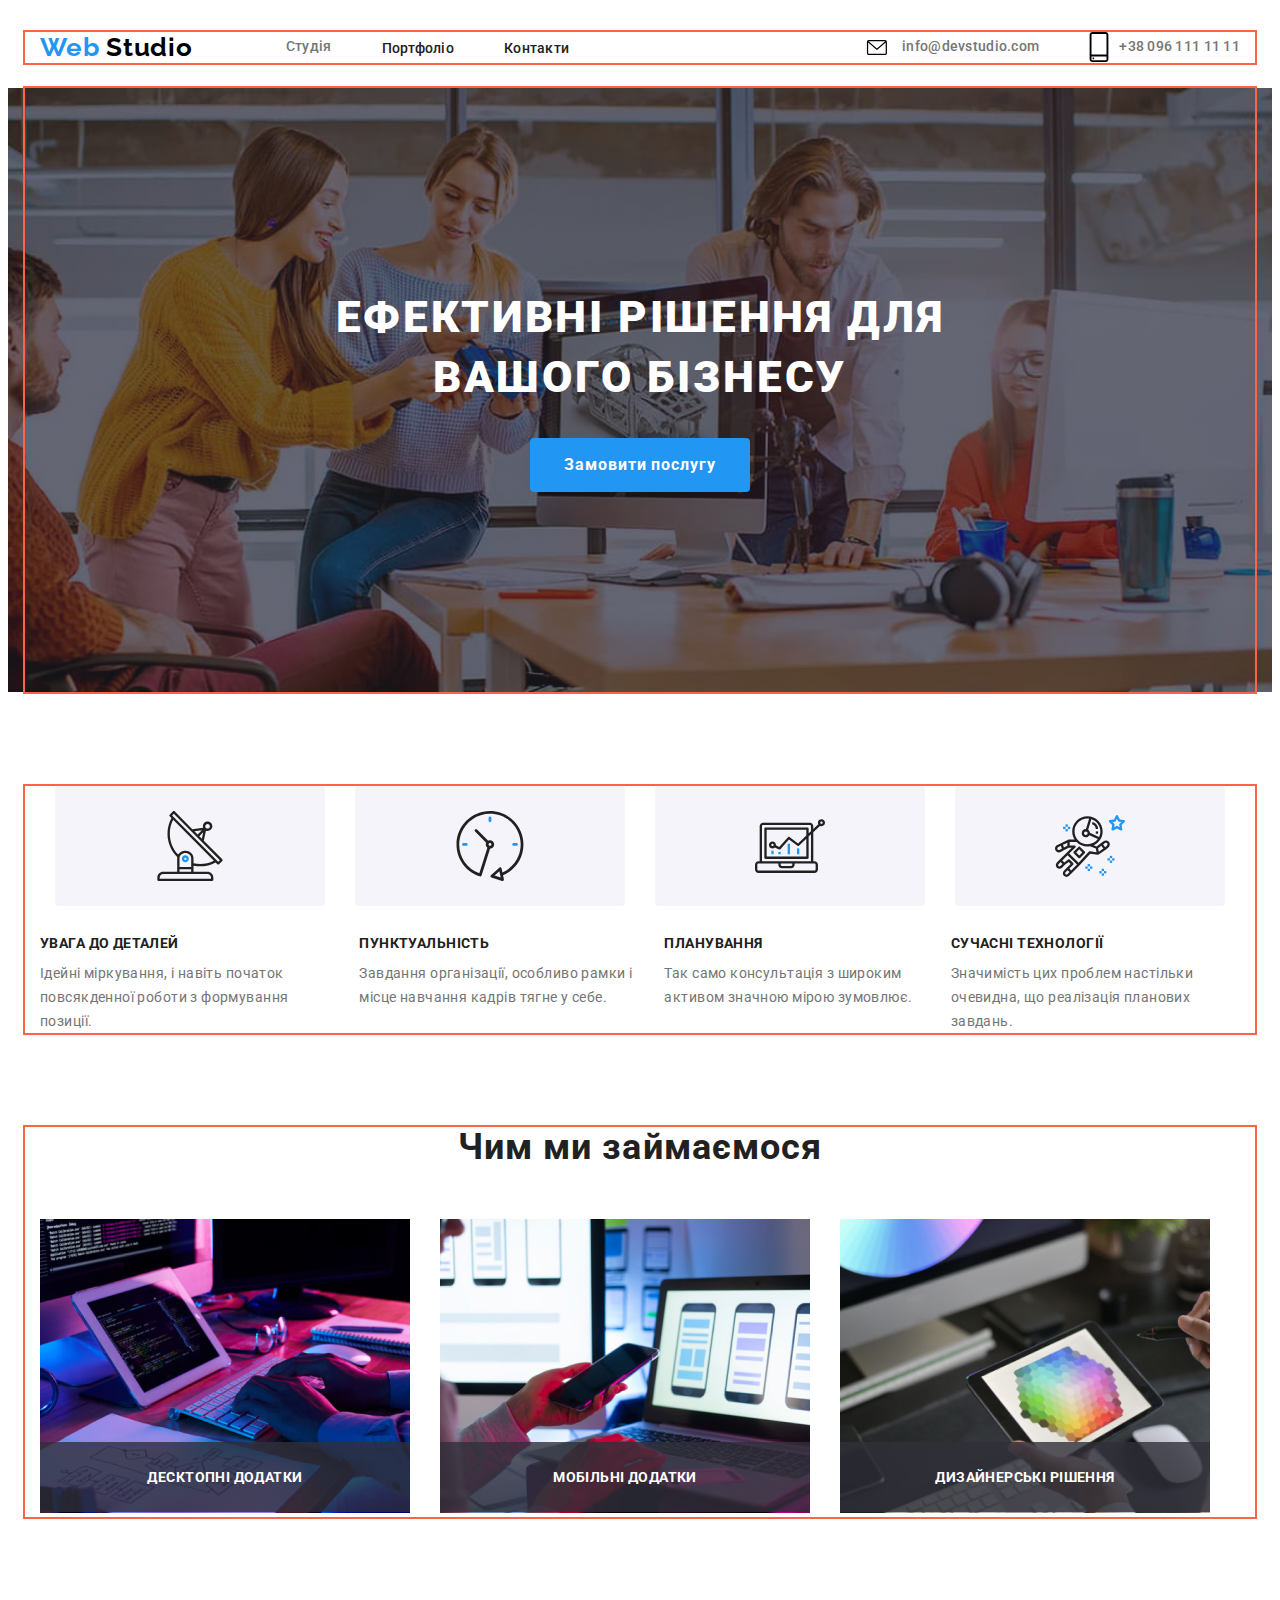
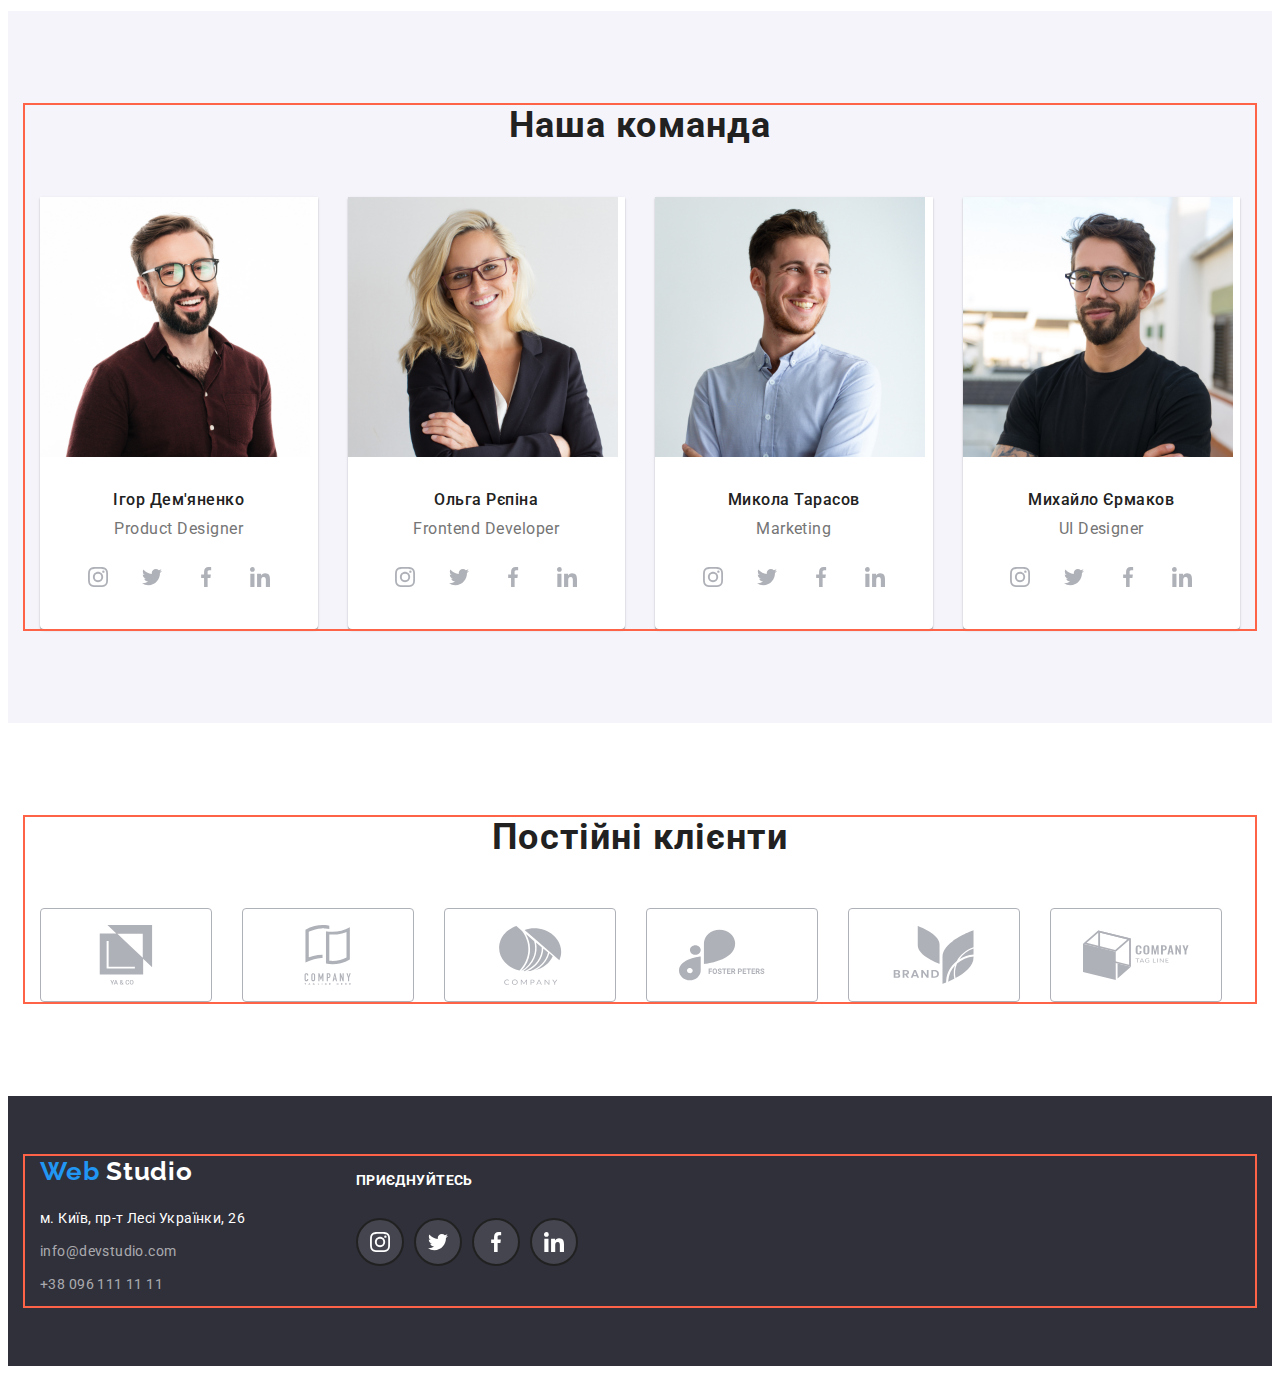
==== index.html @ 13e0279f "homeworkone" ====
<!DOCTYPE html>
<html lang="en">
<head>
    <meta charset="UTF-8">
    <meta http-equiv="X-UA-Compatible" content="IE=edge">
    <meta name="viewport" content="width=device-width, initial-scale=1.0">
    <title>homework1</title>
    <link rel="preconnect" href="https://fonts.googleapis.com">
<link rel="preconnect" href="https://fonts.gstatic.com" crossorigin>
<link rel="preconnect" href="https://fonts.googleapis.com">
<link rel="preconnect" href="https://fonts.gstatic.com" crossorigin>
<link rel="preconnect" href="https://fonts.googleapis.com">
<link rel="preconnect" href="https://fonts.gstatic.com" crossorigin>
<link href="https://fonts.googleapis.com/css2?family=Raleway:wght@700&family=Roboto:wght@400;500;700;900&display=swap" rel="stylesheet">
<link rel="stylesheet" href="https://cdnjs.cloudflare.com/ajax/libs/modern-normalize/1.1.0/modern-normalize.min.css" 
integrity="sha512-wpPYUAdjBVSE4KJnH1VR1HeZfpl1ub8YT/NKx4PuQ5NmX2tKuGu6U/JRp5y+Y8XG2tV+wKQpNHVUX03MfMFn9Q==" 
crossorigin="anonymous" referrerpolicy="no-referrer" />
<link rel="stylesheet" href="./css/styles.css">
</head>
<body>
  <header class="page-header">
    <div class="container header-container">
      <nav class="header-navigation">
          <a href="/" class="nav-links link"> Web <span class="nav-logo link"> Studio </span></a>
        <ul class="heder-list">
            <li> <a href="./index.html" class="nav-link current link">Студія</a></li>
            <li><a href="./portfolio.html"  class="nav-link-head link">Портфоліо</a></li>
            <li><a href=""  class="nav-link-head link">Контакти</a></li>
        </ul>
      </nav>       
           <ul class="heder-list">
              <li>
                  <a  href="mailto:info@devstudio.com" class="nav-link link" >
                    <svg class="komanda-sm-one"  width="30" height="15">
                      <use href="./img/symbol-defs.svg#icon-envelope"></use>
                    </svg>info@devstudio.com</a>
              </li>
              <li> <a href="tel:+380961111111" class="nav-link-tel link" >
                      <svg class="komanda-sm-one"  width="20" height="30">
                        <use href="./img/symbol-defs.svg#icon-smartphone"></use>
                      </svg> +38 096 111 11 11</a>
              </li>
            </ul>
    </div>    
</header>
  <main>
    <section class="fon-section">
      <div class="container section-one">
        <h1 class="main-titele">Ефективні рішення для вашого бізнесу </h1>
        <button type="button" class="button-osnovna" data-modal-open> Замовити послугу </button>
      </div>  
    </section>
    <section class="fon-prioritet">
      <div class="container">
        <ul class="spesok">   
            <li>
              <a class="box" href="">
                <svg class="sresok-picture" widht="70" height="70">
                  <use href="./img/symbol-defs.svg#icon-antenna"></use>
                </svg>
              </a>
            </li>
            <li>
              <a class="box" href="">
                <svg class="sresok-picture" widht="70" height="70">
                  <use href="./img/symbol-defs.svg#icon-clock"></use>
                </svg>
              </a>

            </li>
            <li >
              <a class="box" href="">
                <svg class="sresok-picture"  widht="70" height="70">
                  <use href="./img/symbol-defs.svg#icon-diagram"></use>
                </svg>
              </a>

            </li>
            <li >
              <a class="box" href="">
                <svg class="sresok-picture"  widht="70" height="70">
                  <use href="./img/symbol-defs.svg#icon-astronaut"></use>
                </svg>
              </a>
            </li>
        </ul>
        <ul class="section-two">
          <li>
            <h3  class="prioritet-clas">УВАГА ДО ДЕТАЛЕЙ</h3><p class="prioritet-info">Ідейні міркування, і навіть початок повсякденної роботи з формування позиції.</p>
          </li>
          <li> 
            <h3 class="prioritet-clas">ПУНКТУАЛЬНІСТЬ</h3><p class="prioritet-info">Завдання організації, особливо рамки і місце навчання кадрів тягне у себе.</p>
          </li>
          <li> 
            <h3 class="prioritet-clas">ПЛАНУВАННЯ</h3><p class="prioritet-info">Так само консультація з широким активом значною мірою зумовлює.</p>
          </li>
          <li> 
            <h3 class="prioritet-clas">СУЧАСНІ ТЕХНОЛОГІЇ</h3><p class="prioritet-info">Значимість цих проблем настільки очевидна, що реалізація планових завдань.</p>
          </li>
        </ul>
      </div>
    </section>
    <section class="fon-work">
      <div class="container">
        <h2 class="section-titel">Чим ми займаємося</h2>
      <ul class="srction-foto">
        <li>
          <div class="dodatok-foto">
            <img src="./img/foto1.jpg" alt="фото1" width="370">
          <div class="dodatok-blok">
            <p class="dodatok"> Десктопні додатки </p>
          </div>  
          </div>                  
        </li>
        <li>
          <div class="dodatok-foto-one">
            <img src="./img/foto2.jpg" alt="фото2"width="370">
            <div class="dodatok-blok">
              <p class="dodatok">  Мобільні додатки </p>
            </div>
          </div>
          
        </li>
        <li>
          <div class="dodatok-foto-two" >
            <img src="./img/foto3.jpg" alt="фото3"width="370">
              <div class="dodatok-blok">
                <p class="dodatok"> Дизайнерські рішення </p>
              </div>
          </div>
          
        </li>
      </ul>
      </div> 
    </section>
    <section class="fon-komanda">
      <div class="container">
        <h2 class="section-titel">Наша команда</h2>
      <ul class="section-komanda">
        <li class="img-foto border">
          <img src="./img/foto4.jpg" alt="фото4" width="270">
          <div class="komanda-text">
            <h3 class="prioritet text-one">Ігор Дем'яненко</h3>
            <p class="prioritet-text">Product Designer</p>
            <ul class="prioritet-spesoc">
              <li class="">
                <a class="prioritet-link" href="">
                  <svg class="komanda-sm"  width="20" height="20">
                    <use href="./img/symbol-defs.svg#icon-instagram"></use>
                  </svg>
                </a>
              </li>
              <li>
                <a class="prioritet-link" href="">
                  <svg class="komanda-sm"  width="20" height="20">
                    <use href="./img/symbol-defs.svg#icon-twitter"></use>
                  </svg>
                </a>
              </li>
              <li>
                <a class="prioritet-link" href="">
                  <svg class="komanda-sm"  width="20" height="20">
                    <use href="./img/symbol-defs.svg#icon-facebook"></use>
                  </svg>
                </a>
              </li>
              <li>
                <a class="prioritet-link" href="">
                  <svg class="komanda-sm"  width="20" height="20">
                    <use href="./img/symbol-defs.svg#icon-linkedin"></use>
                  </svg>
                </a>
              </li>
            </ul>
            
          </div>
        </li>
        <li class="img-foto border">
          <img src="./img/foto5.jpg" alt="фото5" width="270">
          <div class="komanda-text">
            <h3 class="prioritet text-one">Ольга Рєпіна</h3>
            <p class="prioritet-text">Frontend Developer</p>
            <ul class="prioritet-spesoc">
              <li class="">
                <a class="prioritet-link" href="">
                  <svg class="komanda-sm"  width="20" height="20">
                    <use href="./img/symbol-defs.svg#icon-instagram"></use>
                  </svg>
                </a>
              </li>
              <li>
                <a class="prioritet-link" href="">
                  <svg class="komanda-sm"  width="20" height="20">
                    <use href="./img/symbol-defs.svg#icon-twitter"></use>
                  </svg>
                </a>
              </li>
              <li>
                <a class="prioritet-link" href="">
                  <svg class="komanda-sm"  width="20" height="20">
                    <use href="./img/symbol-defs.svg#icon-facebook"></use>
                  </svg>
                </a>
              </li>
              <li>
                <a class="prioritet-link" href="">
                  <svg class="komanda-sm"  width="20" height="20">
                    <use href="./img/symbol-defs.svg#icon-linkedin"></use>
                  </svg>
                </a>
              </li>
            </ul>
          </div>
        </li>
        <li class="img-foto border">
          <img src="./img/foto6.jpg" alt="фото6" width="270">
          <div class="komanda-text">
            <h3 class="prioritet text-one">Микола Тарасов</h3>
            <p class="prioritet-text">Marketing</p>
            <ul class="prioritet-spesoc">
              <li class="">
                <a class="prioritet-link" href="">
                  <svg class="komanda-sm"  width="20" height="20">
                    <use href="./img/symbol-defs.svg#icon-instagram"></use>
                  </svg>
                </a>
              </li>
              <li>
                <a class="prioritet-link" href="">
                  <svg class="komanda-sm"  width="20" height="20">
                    <use href="./img/symbol-defs.svg#icon-twitter"></use>
                  </svg>
                </a>
              </li>
              <li>
                <a class="prioritet-link" href="">
                  <svg class="komanda-sm"  width="20" height="20">
                    <use href="./img/symbol-defs.svg#icon-facebook"></use>
                  </svg>
                </a>
              </li>
              <li>
                <a class="prioritet-link" href="">
                  <svg class="komanda-sm"  width="20" height="20">
                    <use href="./img/symbol-defs.svg#icon-linkedin"></use>
                  </svg>
                </a>
              </li>
            </ul>
          </div>
        </li>
        <li class="img-foto border">
          <img src="./img/foto7.jpg" alt="фото7" width="270">
          <div class="komanda-text">
            <h3 class="prioritet text-one">Михайло Єрмаков</h3>
            <p class="prioritet-text">UI Designer</p>
            <ul class="prioritet-spesoc">
              <li class="">
                <a class="prioritet-link" href="">
                  <svg class="komanda-sm"  width="20" height="20">
                    <use href="./img/symbol-defs.svg#icon-instagram"></use>
                  </svg>
                </a>
              </li>
              <li>
                <a class="prioritet-link" href="">
                  <svg class="komanda-sm"  width="20" height="20">
                    <use href="./img/symbol-defs.svg#icon-twitter"></use>
                  </svg>
                </a>
              </li>
              <li>
                <a class="prioritet-link" href="">
                  <svg class="komanda-sm"  width="20" height="20">
                    <use href="./img/symbol-defs.svg#icon-facebook"></use>
                  </svg>
                </a>
              </li>
              <li>
                <a class="prioritet-link" href="">
                  <svg class="komanda-sm"  width="20" height="20">
                    <use href="./img/symbol-defs.svg#icon-linkedin"></use>
                  </svg>
                </a>
              </li>
            </ul>
          </div> 
        </li>
      </ul>
      </div> 
    </section>
    <section class="client">
      <div class="container">
        <h2 class="section-titel-one">Постійні клієнти</h2>
        <ul class="client-spesoc">
          <li>
            <a class="box-one" href="">
              <svg class="company"  width="106" height="60">
                <use href="./img/symbol-defs.svg#icon-Union"></use>
              </svg>
            </a>
          </li>
          <li>
            <a class="box-one" href="">
              <svg class="komanda-sm"  width="106" height="60">
                <use href="./img/symbol-defs.svg#icon-group"></use>
              </svg>
            </a>
          </li>
          <li>
            <a class="box-one" href="">
              <svg class="komanda-sm" width="106" height="60">
                <use href="./img/symbol-defs.svg#icon-two"></use>
              </svg>
            </a>
          </li>
          <li>
            <a class="box-one" href="">
              <svg class="komanda-sm"  width="106" height="60">
                <use href="./img/symbol-defs.svg#icon-one"></use>
              </svg>
            </a>
          </li>
          <li>
            <a class="box-one" href="">
              <svg class="komanda-sm" width="106" height="60">
                <use href="./img/symbol-defs.svg#icon-three"></use>
              </svg>
            </a>
          </li>
          <li>
            <a class="box-one" href="">
              <svg class="komanda-sm"  width="106" height="60">
                <use href="./img/symbol-defs.svg#icon-compane"></use>
              </svg>
            </a>
          </li>
          
        </ul>
      </div> 
    </section>
  </main>
  <footer class="fon-contack">
    <div class="container footer-socmeregi">
      <div class="one">
        <div class="logo-bottom">
            <a href="/" class="nav-links link">Web <span class="logo-white link">Studio </span></a>
        </div>
        <address>
          <ul>
            <li class="address-contacts"><a href="" class="logo link">м. Київ, пр-т Лесі Українки, 26</a></li>
            <li class="address-contacts"><a href="" class="contack link">info@devstudio.com</a></li>
            <li class="address-contacts"><a href="" class="contack link">+38 096 111 11 11</a></li>
          </ul>
        </address>
      </div>
      <div class="blok-socmeregi">
          <h3 class="socmeregi">приєднуйтесь</h3>
          <ul class="prioritet-spesoc-one">
            <li class="">
              <a class="prioritet-link-one" href="">
                <svg class="komanda-sm" width="20" height="20">
                  <use href="./img/symbol-defs.svg#icon-instagram"></use>
                </svg>
              </a>
            </li>
            <li>
              <a class="prioritet-link-one" href="">
                <svg class="komanda-sm"  width="20" height="20">
                  <use href="./img/symbol-defs.svg#icon-twitter"></use>
                </svg>
              </a>
            </li>
            <li>
              <a class="prioritet-link-one" href="">
                <svg class="komanda-sm"  width="20" height="20">
                  <use href="./img/symbol-defs.svg#icon-facebook"></use>
                </svg>
              </a>
            </li>
            <li>
              <a class="prioritet-link-one" href="">
                <svg class="komanda-sm"  width="20" height="20">
                  <use href="./img/symbol-defs.svg#icon-linkedin"></use>
                </svg>
              </a>
            </li>
          </ul>
        </div>   
      </div>
    </div>     
  </footer>
      <div class="backdrop is-hidden" data-modal>
        <div class="modal"> 
          <button type="button" class="btn" data-modal-close>
            <svg class="clouse-icon" width="11" height="11">
              <use href="./img/symbol-defs.svg#icon-Vector"></use> 
            </svg> </button>
        </div>
      </div>
  <script src="./js/modal.js"></script>
</body>
</html>
---- css/styles.css ----
:root {--title-text-color: #212121;
    --text-color: #757575;
    --acsent-color:#2196F3;
    --fon-prioritet-color: #F5F5F5; 
    --fon-komanda-color: #F5F4FA; 
    --fon-contact-color: #2F303A;   
}

body {
    font-family: "Roboto", sans-serif; 
    font-size: normal;

}

.link {
    text-decoration: none;

}
.nav-logo {color: #000000;
    font-family: 'Raleway';
font-style: normal;
font-weight: 700;
font-size: 26px;
line-height: 1.19;
letter-spacing: 0.03em;
}

ul {
    padding: 0px;
    margin: 0px;
    list-style: none;
}

.section-two {
    display: inline;
    display: flex;
    gap: 30px;   
}

.logo, a.contack {
    font-style: normal;
}
h1, h2, h3, p {
        margin-top: 0px;
        margin-bottom: 0px;   
}


.container {
    width: 1200px;
    padding-left: 15px;
    padding-right: 15px;
    margin: 0 auto;
outline: 2px solid tomato ;
}
.section {
    padding-top: 94px;
    padding-bottom: 94px;
}

.heder-list {
    display: flex;
     gap: 50px;
    align-items: center;
    margin-left: auto;  
    }

.header-navigation {
    display: flex;
    align-items: center;
    
}
.header-container {
    display: flex;
    align-items: center;

    }

.page-header {
    background-color:#FFFFFF;
    padding-top: 24px;
    padding-bottom: 25px;

    }

.nav-links {
    color: var(--acsent-color);
    font-family: 'Raleway';
font-style: normal;
font-weight: 700;
font-size: 26px;
line-height: 1.19;
letter-spacing: 0.03em;
margin-right: 93px;

}
.nav-link { 
    color:var(--text-color);
    font-weight: 500;
font-size: 14px;
line-height: 1.14;
letter-spacing: 0.02em;
display: flex;
align-items:center;
transition-property: background-color;
transition-duration: 250ms;
transition-timing-function: cubic-bezier(0.4, 0, 0.2, 1);
}
.komanda-sm-one {
    padding-right: 10px;
    color: var(--text-color);
}

.nav-link:hover, .nav-link:focus, .komanda-sm-one:hover, 
.komanda-sm-one:focus {
    color: var(--acsent-color);
}
.nav-link .current { 
    color: #000000;
}

.nav-link-head {
    color: var(--title-text-color);
    font-weight: 500;
font-size: 14px;
line-height: 1.14;
letter-spacing: 0.02em;
transition-property: background-color;
transition-duration: 250ms;
transition-timing-function: cubic-bezier(0.4, 0, 0.2, 1);
}

.nav-link-head:hover,.nav-link-head:focus
 {color:#2196F3;}

.nav-link-tel {
    color: var(--text-color);
    font-weight: 500;
font-size: 14px;
line-height: 1.14;
letter-spacing: 0.02em;
display: flex;
align-items:center;
transition-property: background-color;
transition-duration: 250ms;
transition-timing-function: cubic-bezier(0.4, 0, 0.2, 1);
}
.nav-link-tel:hover,  .nav-link-tel:focus {
    color: var(--acsent-color);
}

.logo-white { 
    font-family: 'Raleway';
font-weight: 700;
font-size: 26px;
line-height: 1.19;
letter-spacing: 0.03em;
color: #FFFFFF ;
}
.logo-bottom {
    margin-bottom: 20px;
}

.fon-prioritet {
    padding-top: 94px;
    padding-bottom: 94px;
}

h3.prioritet {
    color: var(--title-text-color);
   font-weight: 500;
font-size: 16px;
line-height: 1.18;
text-align: center;
letter-spacing: 0.03em;
  }

.prioritet-clas {
    color: var(--title-text-color);
    font-weight: 700;
font-size: 14px;
line-height: 1.14;
letter-spacing: 0.03em;
text-transform: uppercase;
padding-bottom: 10px;
}
.prioritet-info {
    color: var(--text-color);
   font-weight: 400;
font-size: 14px;
line-height: 1.71;
letter-spacing: 0.03em;
}  


.prioritet-text {
    color: var(--text-color);
font-weight: 400;
font-size: 16px;
line-height: 1.18;
text-align: center;
letter-spacing: 0.03em;

  }
.section-titel {
    color: var(--title-text-color);
 font-weight: 700;
font-size: 36px;
line-height: 1.16;
text-align: center;
letter-spacing: 0.03em;
margin-bottom: 50px;
}

.fon-section {
    background-color: #2F303A;
    background-image:linear-gradient(rgba(47, 48, 58, 0.4),
     rgba(47, 48, 58, 0.4)), url(../img/foto19.jpg);
    background-position: center;
    background-size: cover;   
}

.section-one {
    padding-top: 200px;
    padding-bottom: 200px;
}

.main-titele {   
font-weight: 900;
font-size: 44px;
line-height: 1.36;
text-align: center;
letter-spacing: 0.06em;
text-transform: uppercase;
color: #FFFFFF;
margin-bottom: 30px;
width: 696px;
margin: 0px auto;
margin-bottom: 30px;
}

.fon-work {
    padding-top: 0px;
    padding-bottom: 94px;
}

 .fon-komanda { 
    background-color: var(--fon-komanda-color) ;
    padding-top: 94px; 
    padding-bottom: 94px;
  }
  
  .fon-contack {
    background-color: var(--fon-contact-color);
    padding-top: 60px;
    padding-bottom: 60px;
  }

.contack {
font-family: 'Roboto';
 font-size: 14px;
line-height: 1.71;
letter-spacing: 0.03em;
color: rgba(255, 255, 255, 0.6);
transition-property: background-color;
transition-duration: 250ms;
transition-timing-function: cubic-bezier(0.4, 0, 0.2, 1);

}
.contack:hover, .contack:focus  {
    color: var(--acsent-color);
}

.logo {
    font-size: 14px;
line-height: 1.71;
letter-spacing: 0.03em;
color: #FFFFFF;
}

.button-osnovna {
   background-color: var(--acsent-color);
   font-family: 'Roboto';
font-weight: 700;
font-size: 16px;
line-height: 1.88;
display: flex;
align-items: center;
text-align: center;
letter-spacing: 0.06em;
color: #FFFFFF;  
cursor: pointer;
border-radius: 4px;
margin:0 auto;
min-width: 216px;
padding: 10px 32px;
border: 2px solid transparent;
transition-property: background-color;
transition-duration: 250ms;
transition-timing-function: cubic-bezier(0.4, 0, 0.2, 1);
} 

.button {
    color: var(--title-text-color);
    background-color: var(--fon-komanda-color);
    font-family: 'Roboto';
font-weight: 500;
font-size: 16px;
line-height: 1.62;
text-align: center;
letter-spacing: 0.03em;
cursor: pointer;
border-radius: 4px;
min-width: 125px;
padding: 6px 22px;
border: 2px solid transparent;
display: inline-flex;
align-items: center;
justify-content: center;
transition-property: background-color;
transition-duration: 1000ms;
transition-timing-function: cubic-bezier(0.4, 0, 0.2, 1);
}

.button-all {
        background-color: var(--acsent-color);
        font-family: 'Roboto';
        font-weight: 500;
        font-size: 16px;
        line-height: 1.62;      
        text-align: center;
        letter-spacing: 0.03em;  
        color: #FFFFFF;
        cursor: pointer;
        border-radius: 4px;
        min-width: 73px;
        padding: 6px 25px;
        border: 2px solid var(--acsent-color);
        display: inline-flex;
        align-items: center;
        justify-content: center;
        transition-property: background-color;
        transition-duration: 250ms;
        transition-timing-function: cubic-bezier(0.4, 0, 0.2, 1);
}

.prioritet-titel {
    color: var(--title-text-color);
   font-weight: 700;
font-size: 18px;
line-height: 2;
letter-spacing: 0.06em;
}
.prioritet-texts {
    font-weight: 400;
font-size: 16px;
line-height: 1.88;
letter-spacing: 0.03em;
color:var(--text-color);
}
.srction-foto {
    display: flex;
    gap: 30px;
}

.section-komanda {
    display: flex;
    gap: 30px;
}

.img-foto {
    width: calc((100% - 90px) /4);
}
.container-foto {
    display: flex;
    flex-wrap: wrap;
    gap: 30px;
}
.foto-stop {
    width: calc((100% - 60px) /3);
    
}
.container-button {
    display: flex;
    gap: 8px;
    justify-content: center;
    margin-bottom: 50px;
}
.komanda-text {
    padding-top: 30px;
    padding-bottom: 30px;    
}
.text-one {
    margin-bottom: 10px;
}
.menu {
    padding-top: 20px;
    padding-bottom: 20px;
    padding-right: 24px;
    padding-left: 24px; 
}
    
.address-contacts {
    display: flex;
    margin-bottom: 9px;
    width: 231px;
}
.box:nth-child(1), .box:nth-child(2), 
.box:nth-child(3), .box:nth-child(4) {
    display: flex;
    width: 270px;
    height: 120px;
    background: #F5F4FA;
    border-radius: 4px;
    margin-bottom: 30px;
    align-items: center;
    justify-content: center;   
}
.spesok {
    display: flex;
    align-items: center;
    justify-content: center;
    gap: 30px;
}

.sresok-picture {
    fill: #AFB1B8;
}
.prioritet-spesoc {
    display: flex;
    align-items: center;
    margin-top: 16px;
    justify-content:center;
    gap: 10px;
}

.prioritet-spesoc-one {
    display: flex;
    align-items: center;
    margin-top: 0px;
    justify-content:center;
    gap: 10px;
}
.prioritet-link {
    width: 44px;
    height: 44px;
    border-radius: 50%;
    background-color: transparent;
    display: flex;
    align-items: center;
    justify-content: center;
    color: #AFB1B8;
    transition-property: background-color;
    transition-duration: 250ms;
    transition-timing-function: cubic-bezier(0.4, 0, 0.2, 1);   
   }

.komanda-sm {
  fill: currentColor;
}
.prioritet-link:hover, 
.prioritet-link:focus {
background-color: var(--acsent-color);
color: #FFFFFF;
}

.client {
    padding-top: 94px;
    padding-bottom: 94px;
}
.socmeregi {
font-family: 'Roboto';
font-style: normal;
font-weight: 700;
font-size: 14px;
line-height: 16px;
letter-spacing: 0.03em;
text-transform: uppercase;
color: #FFFFFF;
}
.blok-socmeregi {
    display: flex;
    width: 206px;
    margin-top: 16px;
    gap: 10px;
    flex-direction: column;
}
.socmeregi-one {
    display: flex;
}
.box-one {
    display: flex;
    width: 170px;
    height: 92px;
    border: 1px solid #AFB1B8;
    align-items: center;
    justify-content: center;
    border-radius: 4px;
    color: #AFB1B8;
    transition-property: background-color;
    transition-duration: 250ms;
    transition-timing-function: cubic-bezier(0.4, 0, 0.2, 1);            
}
.company {
    fill: currentColor;
}
.box-one:hover, .company:hover,
.box-one:focus, .company:hover {
    border: 1px solid var(--acsent-color);
    color: var(--acsent-color);
}

.client-spesoc {
    display: flex;
    gap: 30px;
}
.section-titel-one {
font-family: 'Roboto';
font-weight: 700;
font-size: 36px;
line-height: 1.16;
text-align: center;
letter-spacing: 0.03em;
color: #212121;
margin-bottom: 50px;
}

.border {
background: #FFFFFF;
box-shadow: 0px 1px 3px rgba(0, 0, 0, 0.12), 
0px 1px 1px rgba(0, 0, 0, 0.14), 
0px 2px 1px rgba(0, 0, 0, 0.2);
border-radius: 0px 0px 4px 4px;
}
.border-one {
    box-sizing: border-box;
    font-style: normal;
background: #FFFFFF;
border: 1px solid #EEEEEE;
transition-property: background-color;
transition-duration: 250ms;
transition-timing-function: cubic-bezier(0.4, 0, 0.2, 1);
}

.border-one:hover, .border-one:focus {
box-shadow: 0px 1px 1px rgba(0, 0, 0, 0.12), 
0px 4px 4px rgba(0, 0, 0, 0.06), 
1px 4px 6px rgba(0, 0, 0, 0.16);
}

.footer-socmeregi {
    display: flex;
    gap: 70px;
  }

.button-all:hover, .button-all:focus {
    background: #2196F3;
    box-shadow: 0px 3px 1px rgba(0, 0, 0, 0.1),
     0px 1px 2px rgba(0, 0, 0, 0.08),
      0px 2px 2px rgba(0, 0, 0, 0.12);
}
.button:hover,.button:focus {
    background: var(--acsent-color);
    box-shadow: 0px 3px 1px rgba(0, 0, 0, 0.1),
     0px 1px 2px rgba(0, 0, 0, 0.08),
      0px 2px 2px rgba(0, 0, 0, 0.12);
}

.one, .blok-socmeregi {
        align-items: baseline;
}
             
.socmeregi {
    margin-bottom: 20px;
}

.button {
    fill: currentColor;
    transition-property: background-color;
    transition-duration: 250ms;
    transition-timing-function: cubic-bezier(0.4, 0, 0.2, 1);
  }
  .button:hover, 
  .button:focus {
  background-color: var(--acsent-color);
  color: #FFFFFF;
  }


  .prioritet-link-one {
    width: 44px;
    height: 44px;
    border-radius: 50%;
    background: rgba(255, 255, 255, 0.1);
    border: 2px solid var(--title-text-color);
    display: flex;
    align-items: center;
    justify-content: center;
    color: #FFFFFF;
    transition-property: background-color;
    transition-duration: 250ms;
    transition-timing-function: cubic-bezier(0.4, 0, 0.2, 1);
   }

.komanda-sm {
  fill: currentColor;
}
.prioritet-link-one:hover, 
.prioritet-link-one:focus {
background-color: var(--acsent-color);
color: #FFFFFF;
}
.window {
    position: relative;
    overflow: hidden;
}

.window-text {
position: absolute;
top: 0;
left: 0;
font-family: 'Roboto';
font-style: normal;
font-weight: 400;
font-size: 18px;
line-height: 1.56;
letter-spacing: 0.03em;
color: #FFFFFF;
background-color: rgba(33, 150, 243, 0.9);
padding: 40px;
height: 100%;
transform: translateY(100%) ;
transition: transform 300ms linear;
overflow: auto;  
}
.border-one:hover .window-text {
    transform: translateY(0);
}
.dodatok {
font-family: 'Roboto';
font-style: normal;
font-weight: 700;
font-size: 14px;
line-height: 16px;
text-align: center;
letter-spacing: 0.03em;
text-transform: uppercase;
color: #FFFFFF;
padding-top: 27px;
padding-bottom: 27px;
}
.dodatok-foto {
    position: relative;
}

.dodatok-blok {
position: absolute;
bottom: 5px;
right: 0px;
width: 370px;
height: 70px;
background: rgba(47, 48, 58, 0.8);
}
.dodatok-foto-one {
    position: relative;
}
.dodatok-foto-two {
    position: relative;
}

.backdrop {
    position: fixed;
    top: 0;
    width: 100%;
    height: 1024px;
    background-color: rgba(0, 0, 0, 0.2);
    transition: opacity 400ms linear, visibility 400ms linear;

}
.modal {
    width: 500px;
    min-height: 500px;
    background-color: #FFFFFF;
    position: absolute;
    top: 50%;
    left: 50%;
    transform: translate(-50%, -50%) scaleX(1);
    transition: transform 400ms;
}

.backdrop.is-hidden .modal {
    transform: translate(-50%, -50%) scaleX(0);
} 
.btn {
    width: 30px;
    height: 30px;
    background: #FFFFFF;
    border: 1px solid rgba(0, 0, 0, 0.1);
    background-color: transparent;
    border-radius: 50%;
    position: absolute;
    top: 10px;
    right: 10px;
    display: flex;
    align-items: center;
    justify-content: center;
    padding: 0px;
    cursor: pointer;
}
.is-hidden {
    opacity: 0;
    visibility: hidden;
    pointer-events: none;
}
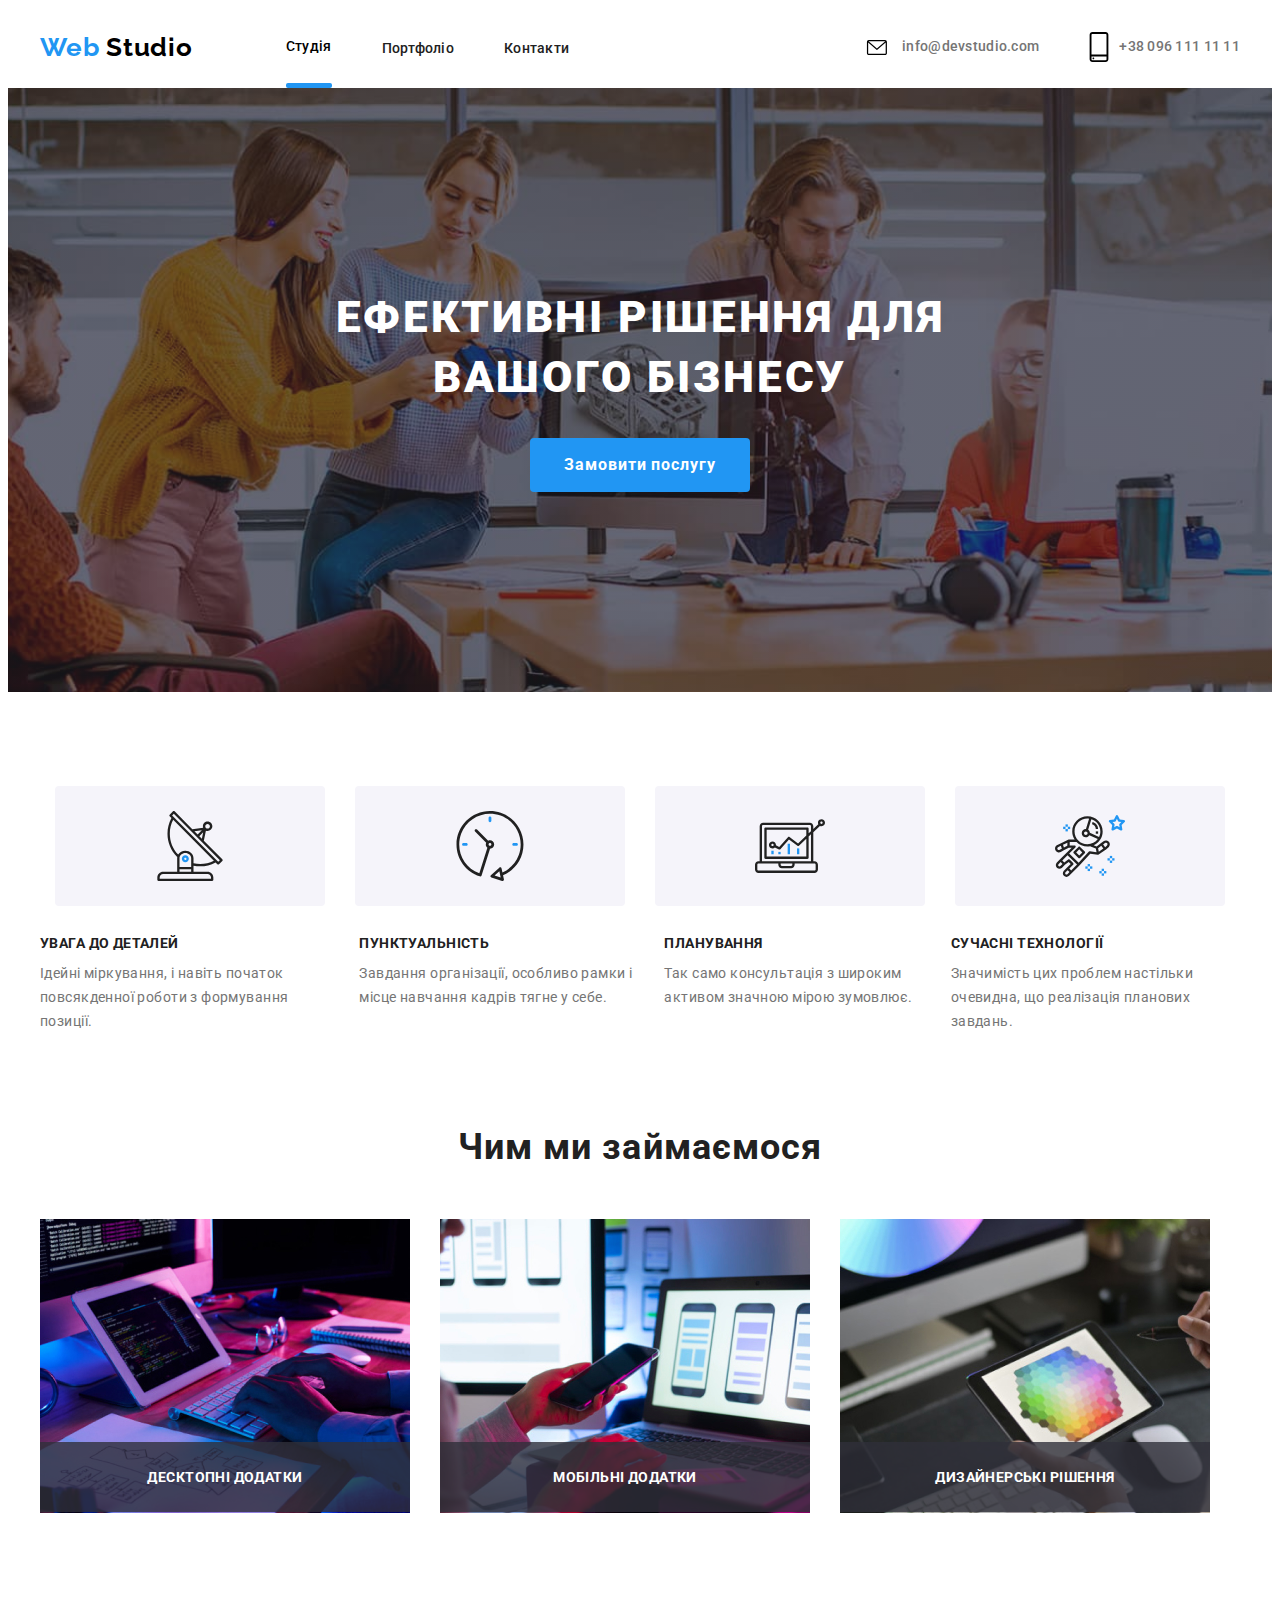
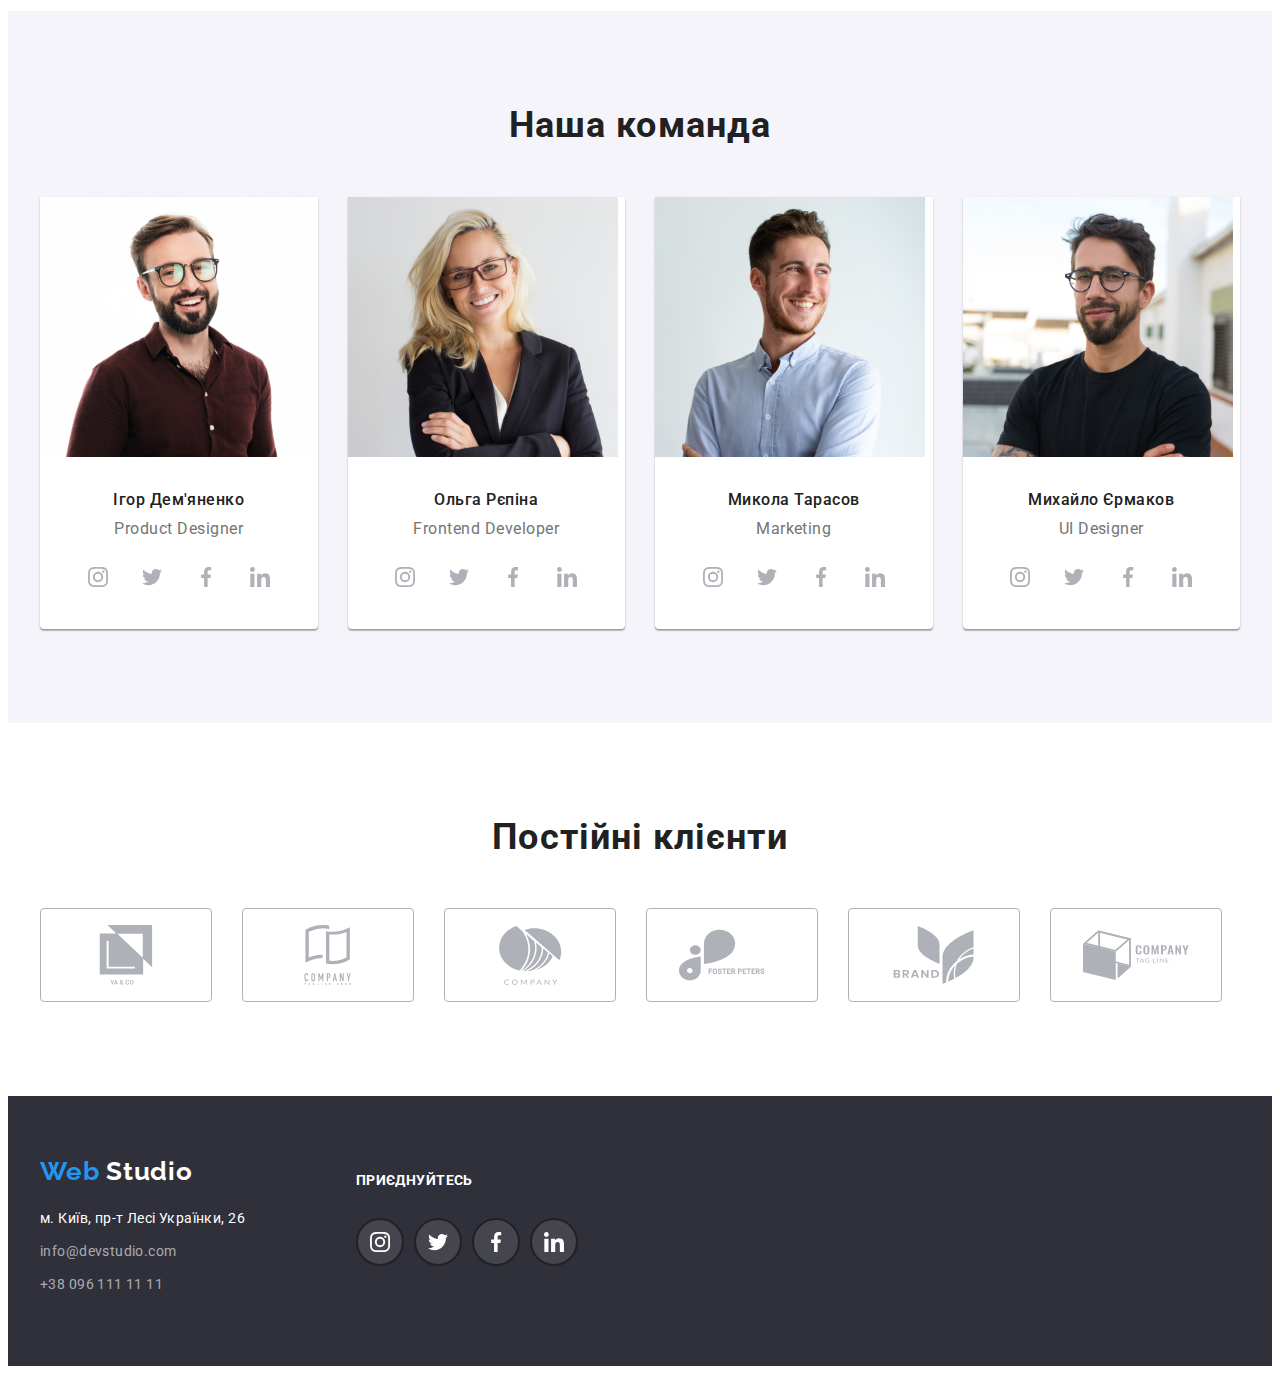
==== commit 75a9f416: "hwtwo" ====
--- a/index.html
+++ b/index.html
@@ -30,13 +30,13 @@
       </nav>       
            <ul class="heder-list">
               <li>
-                  <a  href="mailto:info@devstudio.com" class="nav-link link" >
-                    <svg class="komanda-sm-one"  width="30" height="15">
+                  <a  href="mailto:info@devstudio.com" class="nav-link link icon" >
+                    <svg class="komanda-sm-one" width="30" height="15">
                       <use href="./img/symbol-defs.svg#icon-envelope"></use>
                     </svg>info@devstudio.com</a>
               </li>
               <li> <a href="tel:+380961111111" class="nav-link-tel link" >
-                      <svg class="komanda-sm-one"  width="20" height="30">
+                      <svg class="komanda-sm-one" width="20" height="30">
                         <use href="./img/symbol-defs.svg#icon-smartphone"></use>
                       </svg> +38 096 111 11 11</a>
               </li>
--- a/css/styles.css
+++ b/css/styles.css
@@ -51,7 +51,6 @@
     padding-left: 15px;
     padding-right: 15px;
     margin: 0 auto;
-outline: 2px solid tomato ;
 }
 .section {
     padding-top: 94px;
@@ -68,19 +67,30 @@
 .header-navigation {
     display: flex;
     align-items: center;
-    
-}
+  }
 .header-container {
     display: flex;
     align-items: center;
-
     }
+
+    .header-container-one {
+        display: flex;
+        align-items: center;}
+
+.header-container-one::after {
+    content: " ";
+    position: absolute;
+    width: 100%;
+    height: 0px;
+    left: 0px;
+    top: 80px;
+    border: 1px solid #ECECEC;
+}
 
 .page-header {
     background-color:#FFFFFF;
     padding-top: 24px;
     padding-bottom: 25px;
-
     }
 
 .nav-links {
@@ -95,26 +105,55 @@
 
 }
 .nav-link { 
-    color:var(--text-color);
+    color:black;
     font-weight: 500;
 font-size: 14px;
 line-height: 1.14;
 letter-spacing: 0.02em;
 display: flex;
 align-items:center;
-transition-property: background-color;
-transition-duration: 250ms;
-transition-timing-function: cubic-bezier(0.4, 0, 0.2, 1);
-}
-.komanda-sm-one {
+transition: color 250ms cubic-bezier(0.4, 0, 0.2, 1);
+}
+
+.current {
+    color:black;
+    font-weight: 500;
+font-size: 14px;
+line-height: 1.14;
+letter-spacing: 0.02em;
+display: block;
+position: relative;
+}
+.current::after {
+    content: " ";
+    display: block;
+    position: absolute;
+    left: 0;
+    bottom: -33px;
+    width: 100%;
+    height: 5px;
+    background-color: #2196F3;
+    border-radius: 2px;
+  }
+
+.icon {
+    color: var(--text-color);
+}
+
+.icon:hover {
+    color: var(--acsent-color);
+}
+  .komanda-sm-one {
     padding-right: 10px;
     color: var(--text-color);
 }
 
-.nav-link:hover, .nav-link:focus, .komanda-sm-one:hover, 
+.nav-link:hover, .nav-link:focus, 
+.komanda-sm-one:hover, 
 .komanda-sm-one:focus {
     color: var(--acsent-color);
 }
+
 .nav-link .current { 
     color: #000000;
 }
@@ -125,9 +164,7 @@
 font-size: 14px;
 line-height: 1.14;
 letter-spacing: 0.02em;
-transition-property: background-color;
-transition-duration: 250ms;
-transition-timing-function: cubic-bezier(0.4, 0, 0.2, 1);
+transition: color 250ms cubic-bezier(0.4, 0, 0.2, 1);
 }
 
 .nav-link-head:hover,.nav-link-head:focus
@@ -141,9 +178,7 @@
 letter-spacing: 0.02em;
 display: flex;
 align-items:center;
-transition-property: background-color;
-transition-duration: 250ms;
-transition-timing-function: cubic-bezier(0.4, 0, 0.2, 1);
+transition: color 250ms cubic-bezier(0.4, 0, 0.2, 1);
 }
 .nav-link-tel:hover,  .nav-link-tel:focus {
     color: var(--acsent-color);
@@ -262,11 +297,9 @@
 line-height: 1.71;
 letter-spacing: 0.03em;
 color: rgba(255, 255, 255, 0.6);
-transition-property: background-color;
-transition-duration: 250ms;
-transition-timing-function: cubic-bezier(0.4, 0, 0.2, 1);
-
-}
+transition: color 250ms cubic-bezier(0.4, 0, 0.2, 1);
+}
+
 .contack:hover, .contack:focus  {
     color: var(--acsent-color);
 }
@@ -295,15 +328,14 @@
 min-width: 216px;
 padding: 10px 32px;
 border: 2px solid transparent;
-transition-property: background-color;
-transition-duration: 250ms;
-transition-timing-function: cubic-bezier(0.4, 0, 0.2, 1);
+transition: background-color 250ms cubic-bezier(0.4, 0, 0.2, 1),
+color 250ms cubic-bezier(0.4, 0, 0.2, 1);
 } 
 
 .button {
-    color: var(--title-text-color);
-    background-color: var(--fon-komanda-color);
-    font-family: 'Roboto';
+color: var(--title-text-color);
+background-color: var(--fon-komanda-color);
+font-family: 'Roboto';
 font-weight: 500;
 font-size: 16px;
 line-height: 1.62;
@@ -317,9 +349,6 @@
 display: inline-flex;
 align-items: center;
 justify-content: center;
-transition-property: background-color;
-transition-duration: 1000ms;
-transition-timing-function: cubic-bezier(0.4, 0, 0.2, 1);
 }
 
 .button-all {
@@ -339,9 +368,8 @@
         display: inline-flex;
         align-items: center;
         justify-content: center;
-        transition-property: background-color;
-        transition-duration: 250ms;
-        transition-timing-function: cubic-bezier(0.4, 0, 0.2, 1);
+        transition: background-color 2500ms cubic-bezier(0.4, 0, 0.2, 1), 
+        color 2500ms cubic-bezier(0.4, 0, 0.2, 1);
 }
 
 .prioritet-titel {
@@ -385,6 +413,7 @@
     gap: 8px;
     justify-content: center;
     margin-bottom: 50px;
+    
 }
 .komanda-text {
     padding-top: 30px;
@@ -450,9 +479,8 @@
     align-items: center;
     justify-content: center;
     color: #AFB1B8;
-    transition-property: background-color;
-    transition-duration: 250ms;
-    transition-timing-function: cubic-bezier(0.4, 0, 0.2, 1);   
+    transition: background-color 250ms cubic-bezier(0.4, 0, 0.2, 1),
+    color 250ms cubic-bezier(0.4, 0, 0.2, 1);   
    }
 
 .komanda-sm {
@@ -497,9 +525,8 @@
     justify-content: center;
     border-radius: 4px;
     color: #AFB1B8;
-    transition-property: background-color;
-    transition-duration: 250ms;
-    transition-timing-function: cubic-bezier(0.4, 0, 0.2, 1);            
+    transition: border 250ms cubic-bezier(0.4, 0, 0.2, 1),
+    color 250ms cubic-bezier(0.4, 0, 0.2, 1);            
 }
 .company {
     fill: currentColor;
@@ -537,9 +564,7 @@
     font-style: normal;
 background: #FFFFFF;
 border: 1px solid #EEEEEE;
-transition-property: background-color;
-transition-duration: 250ms;
-transition-timing-function: cubic-bezier(0.4, 0, 0.2, 1);
+transition: box-shadow 250ms cubic-bezier(0.4, 0, 0.2, 1);
 }
 
 .border-one:hover, .border-one:focus {
@@ -576,9 +601,8 @@
 
 .button {
     fill: currentColor;
-    transition-property: background-color;
-    transition-duration: 250ms;
-    transition-timing-function: cubic-bezier(0.4, 0, 0.2, 1);
+    transition: background-color 250ms cubic-bezier(0.4, 0, 0.2, 1),
+    color 250ms cubic-bezier(0.4, 0, 0.2, 1);
   }
   .button:hover, 
   .button:focus {
@@ -597,9 +621,8 @@
     align-items: center;
     justify-content: center;
     color: #FFFFFF;
-    transition-property: background-color;
-    transition-duration: 250ms;
-    transition-timing-function: cubic-bezier(0.4, 0, 0.2, 1);
+    transition: background-color 250ms cubic-bezier(0.4, 0, 0.2, 1),
+    color 250ms cubic-bezier(0.4, 0, 0.2, 1);
    }
 
 .komanda-sm {
@@ -678,8 +701,8 @@
 
 }
 .modal {
-    width: 500px;
-    min-height: 500px;
+    width: 528px;
+    min-height: 581px;
     background-color: #FFFFFF;
     position: absolute;
     top: 50%;
